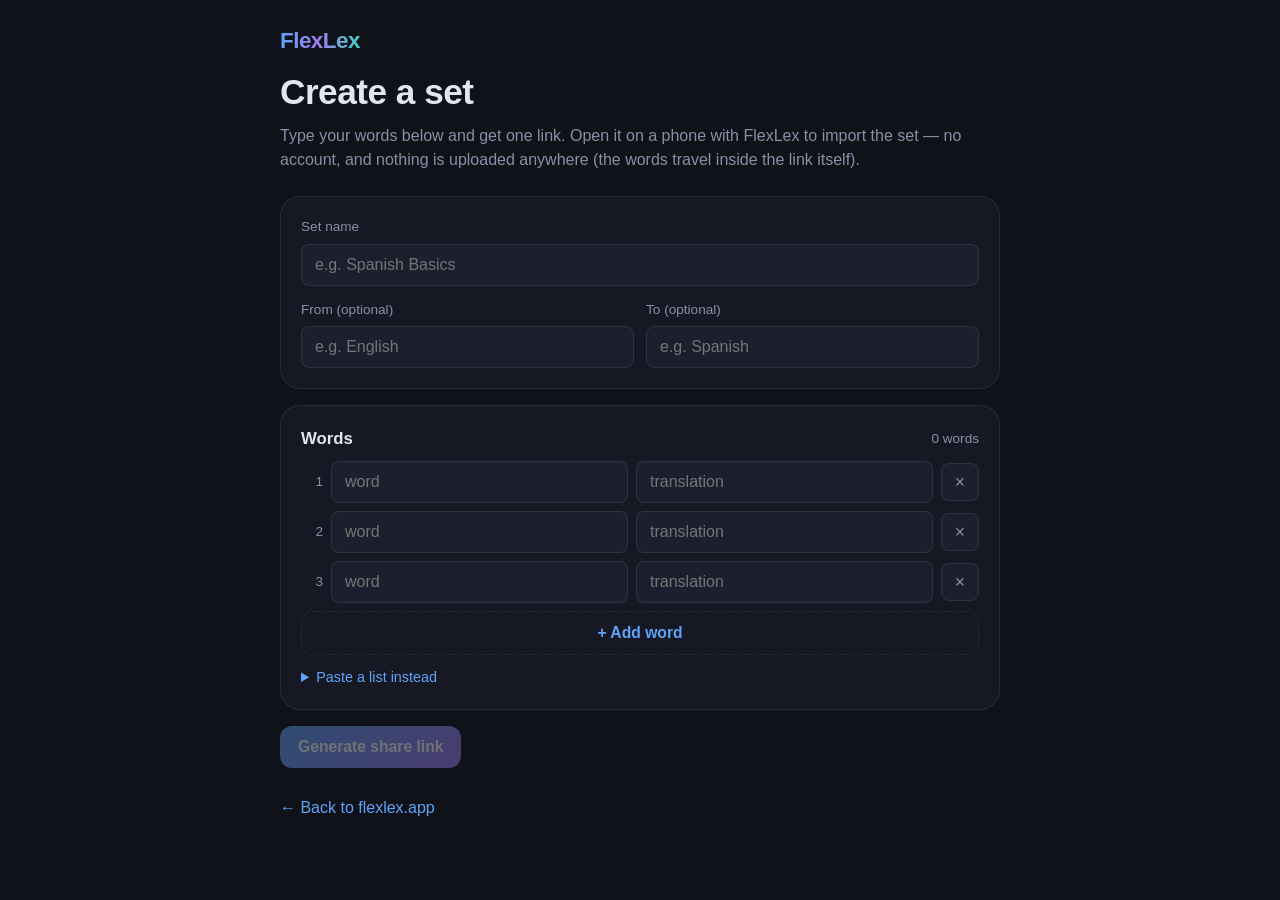
==== create/index.html @ 75a865fd "Add web set builder at /create/ Type words (or paste a list) and get a flexlex.app/s#... share link " ====
<!DOCTYPE html>
<html lang="en">
<head>
  <meta charset="UTF-8" />
  <meta name="viewport" content="width=device-width, initial-scale=1.0" />
  <title>Create a set · FlexLex</title>
  <link rel="icon" href="../favicon.ico" />
  <meta name="description" content="Build a vocabulary set in your browser and share it to FlexLex with one link — no account, no upload." />
  <style>
    :root {
      --blue: #5ea3f8; --purple: #a07cec; --teal: #3dd6c8; --green: #4ad66d;
      --red: #f06060;
      --surface: #10121a; --surface-2: #161923; --surface-3: #1c1f2e;
      --border: rgba(255,255,255,0.08); --text: #e4e6ef; --text-dim: #8a8fa8;
      --radius: 20px; --radius-sm: 12px; --radius-xs: 8px;
    }
    * { box-sizing: border-box; margin: 0; padding: 0; }
    body {
      font-family: -apple-system, BlinkMacSystemFont, "Segoe UI", Roboto, sans-serif;
      background: var(--surface); color: var(--text);
      min-height: 100vh; padding: 24px; line-height: 1.5;
    }
    .wrap { width: 100%; max-width: 720px; margin: 0 auto; }
    .brand {
      font-weight: 800; letter-spacing: -0.5px; font-size: 1.4rem;
      display: inline-block; text-decoration: none; margin-bottom: 8px;
      background: linear-gradient(90deg, var(--blue), var(--purple), var(--teal));
      -webkit-background-clip: text; background-clip: text; color: transparent;
    }
    h1 { font-size: clamp(1.6rem, 4vw, 2.2rem); letter-spacing: -0.5px; margin-bottom: 6px; }
    .lead { color: var(--text-dim); margin-bottom: 24px; }
    .card {
      background: var(--surface-2); border: 1px solid var(--border);
      border-radius: var(--radius); padding: 20px; margin-bottom: 16px;
    }
    label { display: block; font-size: 0.85rem; color: var(--text-dim); margin-bottom: 6px; }
    input[type="text"] {
      width: 100%; padding: 11px 13px; border-radius: var(--radius-xs);
      background: var(--surface-3); border: 1px solid var(--border);
      color: var(--text); font-size: 1rem; font-family: inherit;
    }
    input[type="text"]:focus { outline: none; border-color: var(--blue); }
    .row-langs { display: flex; gap: 12px; margin-top: 14px; }
    .row-langs > div { flex: 1; }
    .words-head { display: flex; justify-content: space-between; align-items: center; margin-bottom: 10px; }
    .words-head h2 { font-size: 1.05rem; }
    .word-row { display: flex; gap: 8px; margin-bottom: 8px; align-items: center; }
    .word-row input { flex: 1; }
    .word-row .num { width: 22px; color: var(--text-dim); font-size: 0.85rem; text-align: right; flex: none; }
    .icon-btn {
      flex: none; width: 38px; height: 38px; border-radius: var(--radius-xs);
      background: var(--surface-3); border: 1px solid var(--border);
      color: var(--text-dim); cursor: pointer; font-size: 1.1rem; line-height: 1;
    }
    .icon-btn:hover { color: var(--red); border-color: var(--red); }
    .btn {
      display: inline-flex; align-items: center; justify-content: center; gap: 8px;
      padding: 12px 18px; border-radius: var(--radius-sm); font-weight: 700;
      font-size: 0.98rem; border: none; cursor: pointer; text-decoration: none;
      font-family: inherit;
    }
    .btn--primary { background: linear-gradient(135deg, var(--blue), var(--purple)); color: #fff; }
    .btn--primary:disabled { opacity: 0.4; cursor: not-allowed; }
    .btn--glass { background: var(--surface-3); color: var(--text); border: 1px solid var(--border); }
    .btn--ghost { background: transparent; color: var(--blue); border: 1px dashed var(--border); width: 100%; }
    .actions { display: flex; gap: 12px; flex-wrap: wrap; margin-top: 16px; }
    .muted { color: var(--text-dim); font-size: 0.85rem; }
    .out-link {
      width: 100%; padding: 12px; border-radius: var(--radius-xs);
      background: var(--surface-3); border: 1px solid var(--border);
      color: var(--text); font-family: ui-monospace, Menlo, Consolas, monospace;
      font-size: 0.8rem; word-break: break-all; margin-bottom: 12px;
      max-height: 110px; overflow-y: auto;
    }
    .result { display: none; }
    .result.show { display: block; }
    .len-note { margin-top: 8px; }
    .len-note.warn { color: var(--orange, #f5a742); }
    details { margin-top: 12px; }
    summary { cursor: pointer; color: var(--blue); font-size: 0.9rem; }
    textarea {
      width: 100%; min-height: 120px; margin-top: 10px; padding: 11px 13px;
      border-radius: var(--radius-xs); background: var(--surface-3);
      border: 1px solid var(--border); color: var(--text); font-size: 0.95rem;
      font-family: inherit; resize: vertical;
    }
    .error { color: var(--red); margin-top: 10px; font-size: 0.9rem; }
    a.plain { color: var(--blue); text-decoration: none; }
    .back { margin-top: 28px; }
  </style>
</head>
<body>
  <div class="wrap">
    <a class="brand" href="/">FlexLex</a>
    <h1>Create a set</h1>
    <p class="lead">Type your words below and get one link. Open it on a phone with
      FlexLex to import the set — no account, and nothing is uploaded anywhere
      (the words travel inside the link itself).</p>

    <div class="card">
      <label for="setName">Set name</label>
      <input type="text" id="setName" placeholder="e.g. Spanish Basics" autocomplete="off" />
      <div class="row-langs">
        <div>
          <label for="srcLang">From (optional)</label>
          <input type="text" id="srcLang" placeholder="e.g. English" autocomplete="off" />
        </div>
        <div>
          <label for="tgtLang">To (optional)</label>
          <input type="text" id="tgtLang" placeholder="e.g. Spanish" autocomplete="off" />
        </div>
      </div>
    </div>

    <div class="card">
      <div class="words-head">
        <h2>Words</h2>
        <span class="muted" id="wordCount">0 words</span>
      </div>
      <div id="rows"></div>
      <button class="btn btn--ghost" id="addRow" type="button">+ Add word</button>

      <details>
        <summary>Paste a list instead</summary>
        <p class="muted" style="margin-top:8px">One pair per line. Separate the word and
          translation with a tab, comma, semicolon, or “ - ”. Example:
          <em>hello, hola</em></p>
        <textarea id="bulk" placeholder="hello, hola&#10;goodbye, adiós&#10;thank you, gracias"></textarea>
        <button class="btn btn--glass" id="bulkAdd" type="button" style="margin-top:10px">Add these</button>
      </details>
    </div>

    <button class="btn btn--primary" id="generate" type="button" disabled>Generate share link</button>
    <div class="error" id="error"></div>

    <div class="card result" id="result">
      <label>Your share link</label>
      <div class="out-link" id="outLink"></div>
      <div class="actions">
        <button class="btn btn--primary" id="copyBtn" type="button">Copy link</button>
        <a class="btn btn--glass" id="openBtn" target="_blank" rel="noopener">Open the set</a>
        <button class="btn btn--glass" id="downloadBtn" type="button">Download file</button>
      </div>
      <p class="muted len-note" id="lenNote"></p>
    </div>

    <p class="back"><a class="plain" href="/">← Back to flexlex.app</a></p>
  </div>

  <script>
    // Mirror of duok/lib/features/share/share_link_format.dart (encode side).
    // Must stay in sync with that file and SHARE_LINK_FORMAT.md.
    const ENVELOPE = 1;
    const MAX_WORDS = 5000;
    const MAX_FIELD = 500;

    const rowsEl = document.getElementById('rows');
    const wordCountEl = document.getElementById('wordCount');
    const generateBtn = document.getElementById('generate');
    const errorEl = document.getElementById('error');

    let rows = [];

    function cap(s) { return s.length > MAX_FIELD ? s.slice(0, MAX_FIELD) : s; }

    function renderRows() {
      rowsEl.innerHTML = '';
      rows.forEach((r, i) => {
        const div = document.createElement('div');
        div.className = 'word-row';
        div.innerHTML =
          `<span class="num">${i + 1}</span>` +
          `<input type="text" placeholder="word" value="${escAttr(r.word)}" data-i="${i}" data-f="word" autocomplete="off" />` +
          `<input type="text" placeholder="translation" value="${escAttr(r.translation)}" data-i="${i}" data-f="translation" autocomplete="off" />` +
          `<button class="icon-btn" data-del="${i}" title="Remove" type="button">×</button>`;
        rowsEl.appendChild(div);
      });
      updateCount();
    }

    function escAttr(s) { return (s || '').replace(/"/g, '&quot;'); }

    function filledRows() {
      return rows.filter(r => r.word.trim() || r.translation.trim());
    }

    function updateCount() {
      const n = filledRows().length;
      wordCountEl.textContent = n + (n === 1 ? ' word' : ' words');
      generateBtn.disabled = n === 0;
    }

    rowsEl.addEventListener('input', (e) => {
      const i = e.target.dataset.i, f = e.target.dataset.f;
      if (i === undefined) return;
      rows[+i][f] = e.target.value;
      updateCount();
    });

    rowsEl.addEventListener('click', (e) => {
      const del = e.target.dataset.del;
      if (del === undefined) return;
      rows.splice(+del, 1);
      if (rows.length === 0) rows.push({ word: '', translation: '' });
      renderRows();
    });

    document.getElementById('addRow').addEventListener('click', () => {
      rows.push({ word: '', translation: '' });
      renderRows();
      const inputs = rowsEl.querySelectorAll('input');
      if (inputs.length) inputs[inputs.length - 2].focus();
    });

    document.getElementById('bulkAdd').addEventListener('click', () => {
      const text = document.getElementById('bulk').value;
      const parsed = parseBulk(text);
      if (!parsed.length) return;
      // Drop the trailing empty row if present, then append.
      rows = filledRows();
      parsed.forEach(p => rows.push(p));
      document.getElementById('bulk').value = '';
      renderRows();
    });

    function parseBulk(text) {
      const out = [];
      for (const raw of text.split('\n')) {
        const line = raw.trim();
        if (!line) continue;
        let sep = null;
        if (line.includes('\t')) sep = '\t';
        else if (line.includes(' - ')) sep = ' - ';
        else if (line.includes(';')) sep = ';';
        else if (line.includes(',')) sep = ',';
        if (sep) {
          const idx = line.indexOf(sep);
          const word = line.slice(0, idx).trim();
          const translation = line.slice(idx + sep.length).trim();
          if (word || translation) out.push({ word: cap(word), translation: cap(translation) });
        } else {
          out.push({ word: cap(line), translation: '' });
        }
      }
      return out;
    }

    async function encodeSetShareLink(set) {
      const payload = { name: set.name, src: set.src, tgt: set.tgt };
      if (set.sa) payload.sa = set.sa;
      payload.words = set.words.map(p => [p.word, p.translation]);
      const bytes = new TextEncoder().encode(JSON.stringify(payload));
      const cs = new CompressionStream('gzip');
      const stream = new Blob([bytes]).stream().pipeThrough(cs);
      const gz = new Uint8Array(await new Response(stream).arrayBuffer());
      let bin = '';
      for (let i = 0; i < gz.length; i++) bin += String.fromCharCode(gz[i]);
      const b64 = btoa(bin).replace(/\+/g, '-').replace(/\//g, '_').replace(/=+$/, '');
      return 'https://flexlex.app/s#' + ENVELOPE + '.' + b64;
    }

    function toFlexlexJson(set) {
      return {
        appVersion: 1,
        type: 'set',
        folders: [{
          name: set.name || 'My Set',
          type: 'set',
          sourceLanguage: set.src || '',
          targetLanguage: set.tgt || '',
          sortArticles: '',
          words: set.words.map(p => ({ word: p.word, translation: p.translation })),
        }],
      };
    }

    let lastSet = null, lastLink = '';

    document.getElementById('generate').addEventListener('click', async () => {
      errorEl.textContent = '';
      const words = filledRows()
        .map(r => ({ word: cap(r.word.trim()), translation: cap(r.translation.trim()) }))
        .filter(p => p.word || p.translation)
        .slice(0, MAX_WORDS);
      if (!words.length) { errorEl.textContent = 'Add at least one word.'; return; }

      const set = {
        name: (document.getElementById('setName').value || '').trim() || 'My Set',
        src: (document.getElementById('srcLang').value || '').trim(),
        tgt: (document.getElementById('tgtLang').value || '').trim(),
        words,
      };

      try {
        const link = await encodeSetShareLink(set);
        lastSet = set; lastLink = link;
        document.getElementById('outLink').textContent = link;
        document.getElementById('openBtn').href = link;
        const note = document.getElementById('lenNote');
        note.textContent = `${words.length} words · link is ${link.length} characters long.`;
        note.className = 'muted len-note' + (link.length > 4000 ? ' warn' : '');
        if (link.length > 4000) {
          note.textContent += ' Very long links can be awkward in some chat apps — consider splitting into smaller sets or using “Download file”.';
        }
        document.getElementById('result').classList.add('show');
        document.getElementById('result').scrollIntoView({ behavior: 'smooth', block: 'nearest' });
      } catch (e) {
        errorEl.textContent = 'Could not build the link in this browser.';
      }
    });

    document.getElementById('copyBtn').addEventListener('click', async () => {
      try {
        await navigator.clipboard.writeText(lastLink);
        const b = document.getElementById('copyBtn');
        const t = b.textContent; b.textContent = 'Copied ✓';
        setTimeout(() => { b.textContent = t; }, 1500);
      } catch (e) { /* clipboard blocked — user can select manually */ }
    });

    document.getElementById('downloadBtn').addEventListener('click', () => {
      if (!lastSet) return;
      const json = JSON.stringify(toFlexlexJson(lastSet), null, 2);
      const blob = new Blob([json], { type: 'application/json' });
      const url = URL.createObjectURL(blob);
      const safe = (lastSet.name || 'my-set').replace(/[^\w\s-]/g, '').trim() || 'my-set';
      const a = document.createElement('a');
      a.href = url; a.download = safe + '.flexlex.json';
      document.body.appendChild(a); a.click(); a.remove();
      URL.revokeObjectURL(url);
    });

    // Seed three empty rows.
    rows = [{ word: '', translation: '' }, { word: '', translation: '' }, { word: '', translation: '' }];
    renderRows();
  </script>
</body>
</html>
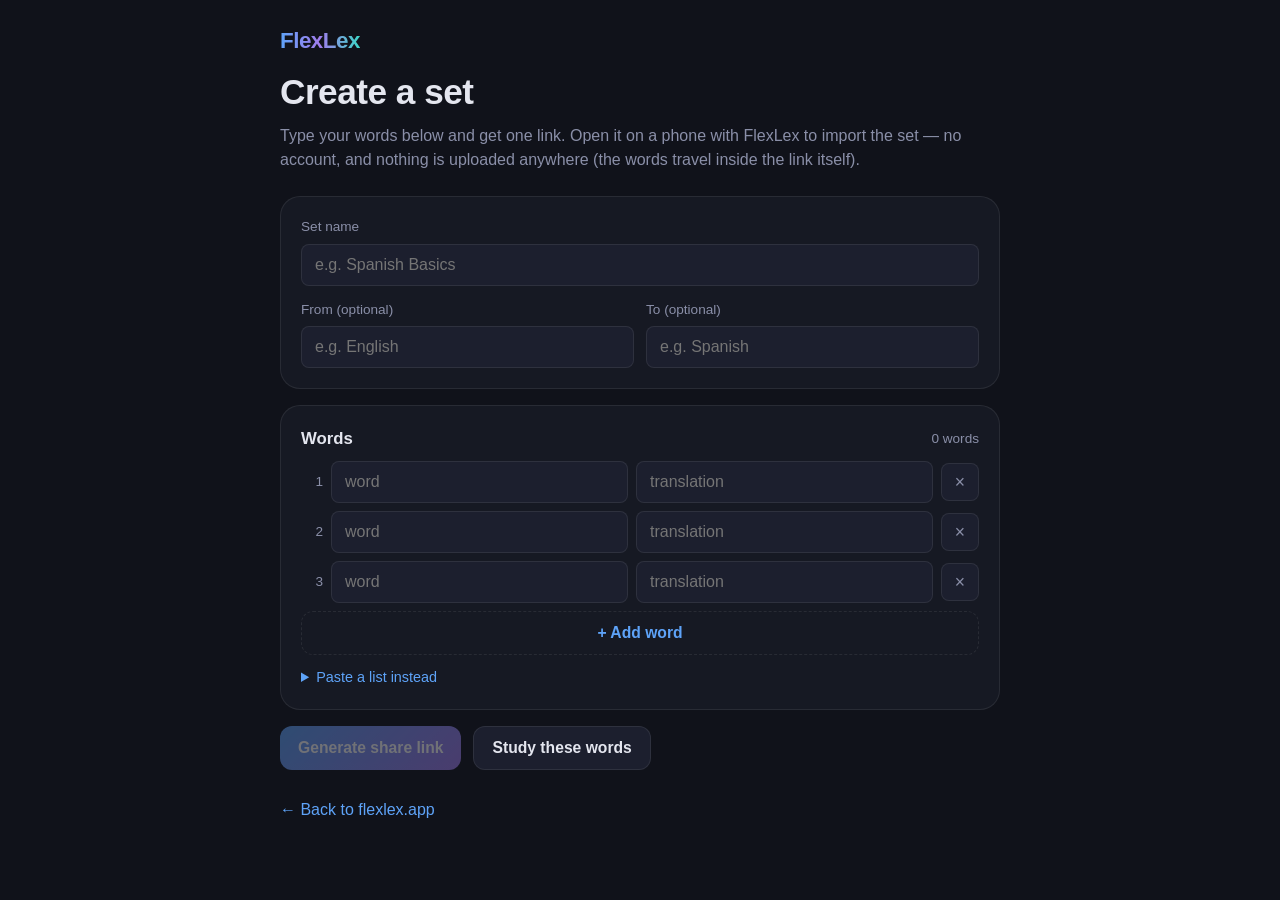
==== commit 0b79d7c3: "Add in-browser study (Flashcards + Write) to /create and /s A shared link was a dead end for anyone " ====
--- a/create/index.html
+++ b/create/index.html
@@ -130,7 +130,10 @@
       </details>
     </div>
 
-    <button class="btn btn--primary" id="generate" type="button" disabled>Generate share link</button>
+    <div class="actions" style="margin-top:0">
+      <button class="btn btn--primary" id="generate" type="button" disabled>Generate share link</button>
+      <button class="btn btn--glass" id="studyBtn" type="button" disabled>Study these words</button>
+    </div>
     <div class="error" id="error"></div>
 
     <div class="card result" id="result">
@@ -138,14 +141,23 @@
       <div class="out-link" id="outLink"></div>
       <div class="actions">
         <button class="btn btn--primary" id="copyBtn" type="button">Copy link</button>
-        <a class="btn btn--glass" id="openBtn" target="_blank" rel="noopener">Open the set</a>
+        <button class="btn btn--glass" id="openBtn" type="button">Open the set</button>
         <button class="btn btn--glass" id="downloadBtn" type="button">Download file</button>
       </div>
       <p class="muted len-note" id="lenNote"></p>
+      <div id="qrBox" style="margin-top:18px;text-align:center"></div>
     </div>
 
     <p class="back"><a class="plain" href="/">← Back to flexlex.app</a></p>
   </div>
+
+  <!-- Vendored locally (MIT, Kazuhiko Arase) so QR generation stays fully
+       client-side — the link contains the user's words and must never be sent
+       to a third-party QR service. -->
+  <script src="qrcode.js"></script>
+  <!-- Study overlay (Flashcards + Write). Shared with /s; reads the rows
+       straight out of the builder, so you can study before sharing. -->
+  <script src="../study.js"></script>
 
   <script>
     // Mirror of duok/lib/features/share/share_link_format.dart (encode side).
@@ -153,10 +165,14 @@
     const ENVELOPE = 1;
     const MAX_WORDS = 5000;
     const MAX_FIELD = 500;
+    // Above this link length a QR becomes too dense to scan reliably off a
+    // screen (~roughly version 23+). Larger sets fall back to link/file.
+    const QR_MAX_CHARS = 1200;
 
     const rowsEl = document.getElementById('rows');
     const wordCountEl = document.getElementById('wordCount');
     const generateBtn = document.getElementById('generate');
+    const studyBtn = document.getElementById('studyBtn');
     const errorEl = document.getElementById('error');
 
     let rows = [];
@@ -188,6 +204,7 @@
       const n = filledRows().length;
       wordCountEl.textContent = n + (n === 1 ? ' word' : ' words');
       generateBtn.disabled = n === 0;
+      studyBtn.disabled = n === 0;
     }
 
     rowsEl.addEventListener('input', (e) => {
@@ -295,18 +312,70 @@
         const link = await encodeSetShareLink(set);
         lastSet = set; lastLink = link;
         document.getElementById('outLink').textContent = link;
-        document.getElementById('openBtn').href = link;
         const note = document.getElementById('lenNote');
         note.textContent = `${words.length} words · link is ${link.length} characters long.`;
         note.className = 'muted len-note' + (link.length > 4000 ? ' warn' : '');
         if (link.length > 4000) {
           note.textContent += ' Very long links can be awkward in some chat apps — consider splitting into smaller sets or using “Download file”.';
         }
+        renderQR(link);
         document.getElementById('result').classList.add('show');
         document.getElementById('result').scrollIntoView({ behavior: 'smooth', block: 'nearest' });
       } catch (e) {
         errorEl.textContent = 'Could not build the link in this browser.';
       }
+    });
+
+    // Capped QR: only render when the link is short enough to scan reliably.
+    function renderQR(link) {
+      const box = document.getElementById('qrBox');
+      const tooBig =
+        '<p class="muted">This set is too large for a scannable QR code (link is ' +
+        link.length + ' characters). Share the link or use “Download file” above.</p>';
+      if (link.length > QR_MAX_CHARS || typeof qrcode !== 'function') {
+        box.innerHTML = link.length > QR_MAX_CHARS ? tooBig : '';
+        return;
+      }
+      try {
+        const qr = qrcode(0, 'L');
+        qr.addData(link);
+        qr.make();
+        box.innerHTML =
+          '<img alt="QR code for this set" src="' + qr.createDataURL(8, 4) + '" ' +
+          'style="width:240px;height:240px;image-rendering:pixelated;background:#fff;' +
+          'padding:10px;border-radius:12px" />' +
+          '<p class="muted" style="margin-top:8px">Scan with another phone’s camera ' +
+          'to open this set in FlexLex.</p>';
+      } catch (e) {
+        box.innerHTML = tooBig;
+      }
+    }
+
+    // Open the set in the installed app, or fall back to the Play Store so a
+    // user without FlexLex can install it. Android intent:// with a
+    // browser_fallback_url; payload rides as ?d= (intent:// can't carry a
+    // #fragment). Non-Android has no app to open, so go straight to the store.
+    const PLAY_URL = 'https://play.google.com/store/apps/details?id=com.flexlex.app';
+    function isAndroid() { return /Android/i.test(navigator.userAgent || ''); }
+    function openInApp(shareLink) {
+      const i = shareLink.indexOf('#');
+      const payload = i >= 0 ? shareLink.slice(i + 1) : '';
+      if (!isAndroid() || !payload) { window.location.href = PLAY_URL; return; }
+      const intentUrl = 'intent://flexlex.app/s?d=' + encodeURIComponent(payload) +
+        '#Intent;scheme=https;package=com.flexlex.app;S.browser_fallback_url=' +
+        encodeURIComponent(PLAY_URL) + ';end';
+      let left = false;
+      const onHide = () => { left = true; };
+      document.addEventListener('visibilitychange', onHide);
+      window.location.href = intentUrl;
+      setTimeout(() => {
+        document.removeEventListener('visibilitychange', onHide);
+        if (!left && !document.hidden) window.location.href = PLAY_URL;
+      }, 1500);
+    }
+
+    document.getElementById('openBtn').addEventListener('click', () => {
+      if (lastLink) openInApp(lastLink);
     });
 
     document.getElementById('copyBtn').addEventListener('click', async () => {
@@ -330,6 +399,22 @@
       URL.revokeObjectURL(url);
     });
 
+    // Study straight from the rows — no link needed. Reads live state on each
+    // click so edits made after a previous run are picked up.
+    studyBtn.addEventListener('click', () => {
+      const words = filledRows()
+        .map(r => ({ word: cap(r.word.trim()), translation: cap(r.translation.trim()) }))
+        .filter(p => p.word || p.translation)
+        .slice(0, MAX_WORDS);
+      if (!words.length) return;
+      window.FlexLexStudy.open({
+        name: (document.getElementById('setName').value || '').trim() || 'My Set',
+        src: (document.getElementById('srcLang').value || '').trim(),
+        tgt: (document.getElementById('tgtLang').value || '').trim(),
+        pairs: words,
+      });
+    });
+
     // Seed three empty rows.
     rows = [{ word: '', translation: '' }, { word: '', translation: '' }, { word: '', translation: '' }];
     renderRows();
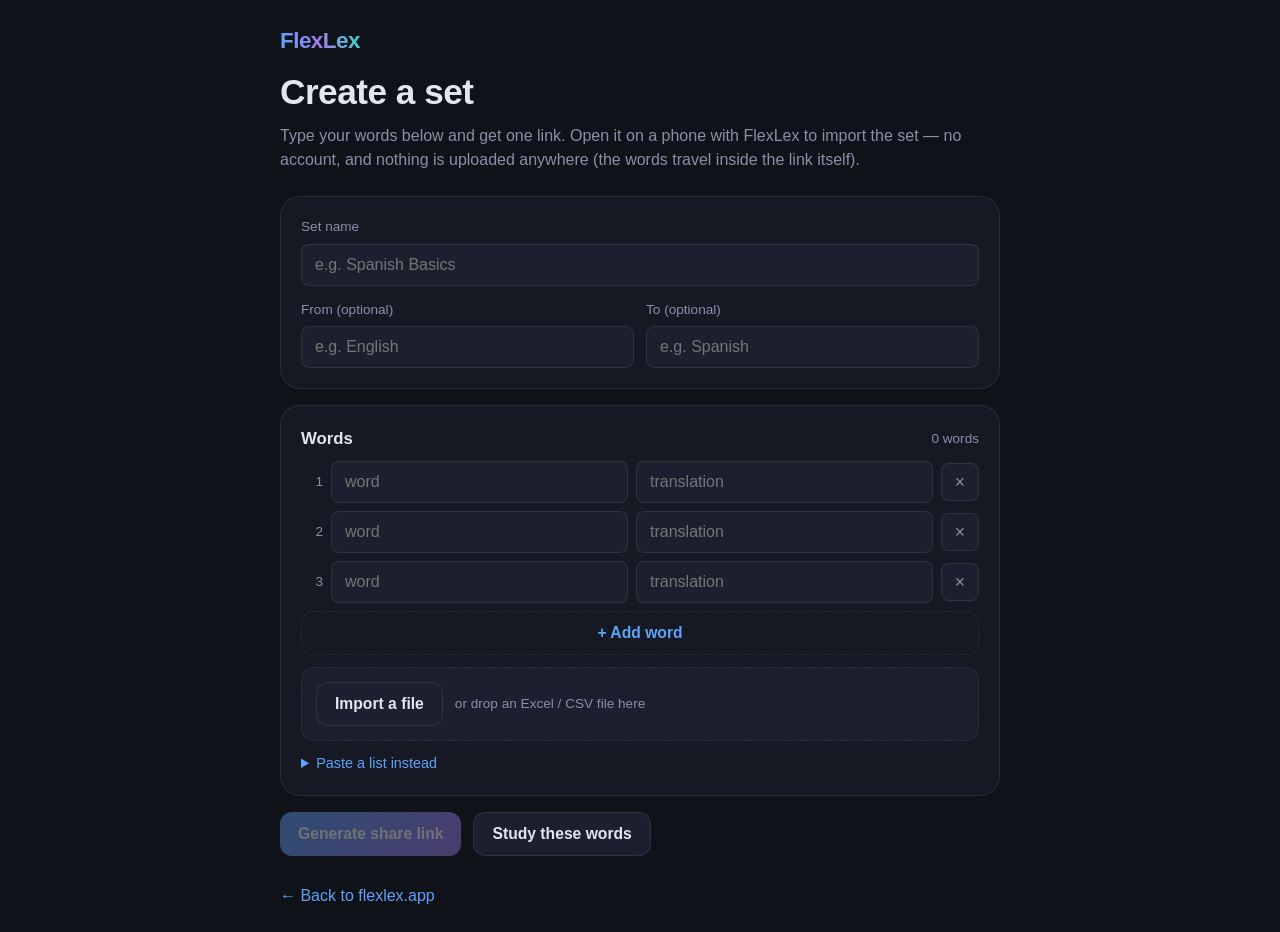
==== commit 83f06840: "Import .xlsx / .csv / .tsv / .json into the web set builder The builder could only take typed or pas" ====
--- a/create/index.html
+++ b/create/index.html
@@ -85,6 +85,15 @@
       font-family: inherit; resize: vertical;
     }
     .error { color: var(--red); margin-top: 10px; font-size: 0.9rem; }
+    .drop {
+      display: flex; align-items: center; gap: 12px; flex-wrap: wrap;
+      margin-top: 12px; padding: 14px; border-radius: var(--radius-sm);
+      border: 1px dashed var(--border); background: var(--surface-3);
+      transition: border-color .15s, background .15s;
+    }
+    .drop.is-over { border-color: var(--blue); background: rgba(94,163,248,0.08); }
+    .drop__t { color: var(--text-dim); font-size: 0.85rem; }
+    .ok { color: var(--green); }
     a.plain { color: var(--blue); text-decoration: none; }
     .back { margin-top: 28px; }
   </style>
@@ -120,6 +129,13 @@
       <div id="rows"></div>
       <button class="btn btn--ghost" id="addRow" type="button">+ Add word</button>
 
+      <div class="drop" id="drop">
+        <input type="file" id="fileIn" accept=".xlsx,.csv,.tsv,.txt,.json" hidden />
+        <button class="btn btn--glass" id="fileBtn" type="button">Import a file</button>
+        <span class="drop__t">or drop an Excel / CSV file here</span>
+      </div>
+      <p class="muted" id="importNote" style="margin-top:8px"></p>
+
       <details>
         <summary>Paste a list instead</summary>
         <p class="muted" style="margin-top:8px">One pair per line. Separate the word and
@@ -158,6 +174,9 @@
   <!-- Study overlay (Flashcards + Write). Shared with /s; reads the rows
        straight out of the builder, so you can study before sharing. -->
   <script src="../study.js"></script>
+  <!-- Spreadsheet import (.xlsx/.csv/.tsv/.txt/.json). Parses in the browser,
+       no library and no upload — same no-server promise as the share links. -->
+  <script src="../import.js"></script>
 
   <script>
     // Mirror of duok/lib/features/share/share_link_format.dart (encode side).
@@ -399,6 +418,75 @@
       URL.revokeObjectURL(url);
     });
 
+    // ── file import ────────────────────────────────────────────────────────
+    const dropEl = document.getElementById('drop');
+    const fileIn = document.getElementById('fileIn');
+    const importNote = document.getElementById('importNote');
+
+    async function importFile(file) {
+      importNote.textContent = '';
+      importNote.className = 'muted';
+      errorEl.textContent = '';
+      try {
+        const res = await FlexLexImport.parseFile(file);
+        if (!res.pairs.length) {
+          errorEl.textContent = 'No words found in that file.';
+          return;
+        }
+
+        // Append rather than replace: importing twice merges, and nothing the
+        // user already typed is silently thrown away.
+        rows = filledRows().concat(res.pairs);
+        renderRows();
+
+        // A file that names the set should fill an empty name field, but must
+        // never overwrite one the user chose.
+        const nameEl = document.getElementById('setName');
+        if (res.setName && !nameEl.value.trim()) nameEl.value = res.setName;
+
+        const bits = [
+          'Imported ' + res.pairs.length +
+            (res.pairs.length === 1 ? ' word' : ' words'),
+        ];
+        if (res.sheet) bits.push('from sheet “' + res.sheet + '”');
+        if (res.droppedHeader) bits.push('header row skipped');
+        if (res.truncated) {
+          bits.push(res.truncated + ' more were left out (' +
+            FlexLexImport.MAX_WORDS + ' is the limit here)');
+        }
+        importNote.textContent = bits.join(' · ');
+        importNote.className = res.truncated ? 'len-note warn' : 'ok';
+      } catch (e) {
+        errorEl.textContent = (e && e.message) || 'Could not read that file.';
+      }
+    }
+
+    document.getElementById('fileBtn').addEventListener('click', () => fileIn.click());
+    fileIn.addEventListener('change', () => {
+      if (fileIn.files && fileIn.files[0]) importFile(fileIn.files[0]);
+      fileIn.value = ''; // let the same file be picked twice
+    });
+
+    ['dragenter', 'dragover'].forEach((ev) =>
+      dropEl.addEventListener(ev, (e) => {
+        e.preventDefault();
+        dropEl.classList.add('is-over');
+      }));
+    ['dragleave', 'drop'].forEach((ev) =>
+      dropEl.addEventListener(ev, (e) => {
+        e.preventDefault();
+        dropEl.classList.remove('is-over');
+      }));
+    dropEl.addEventListener('drop', (e) => {
+      const f = e.dataTransfer && e.dataTransfer.files && e.dataTransfer.files[0];
+      if (f) importFile(f);
+    });
+    // Without this the browser navigates away to the dropped file.
+    ['dragover', 'drop'].forEach((ev) =>
+      window.addEventListener(ev, (e) => {
+        if (!dropEl.contains(e.target)) e.preventDefault();
+      }));
+
     // Study straight from the rows — no link needed. Reads live state on each
     // click so edits made after a previous run are picked up.
     studyBtn.addEventListener('click', () => {
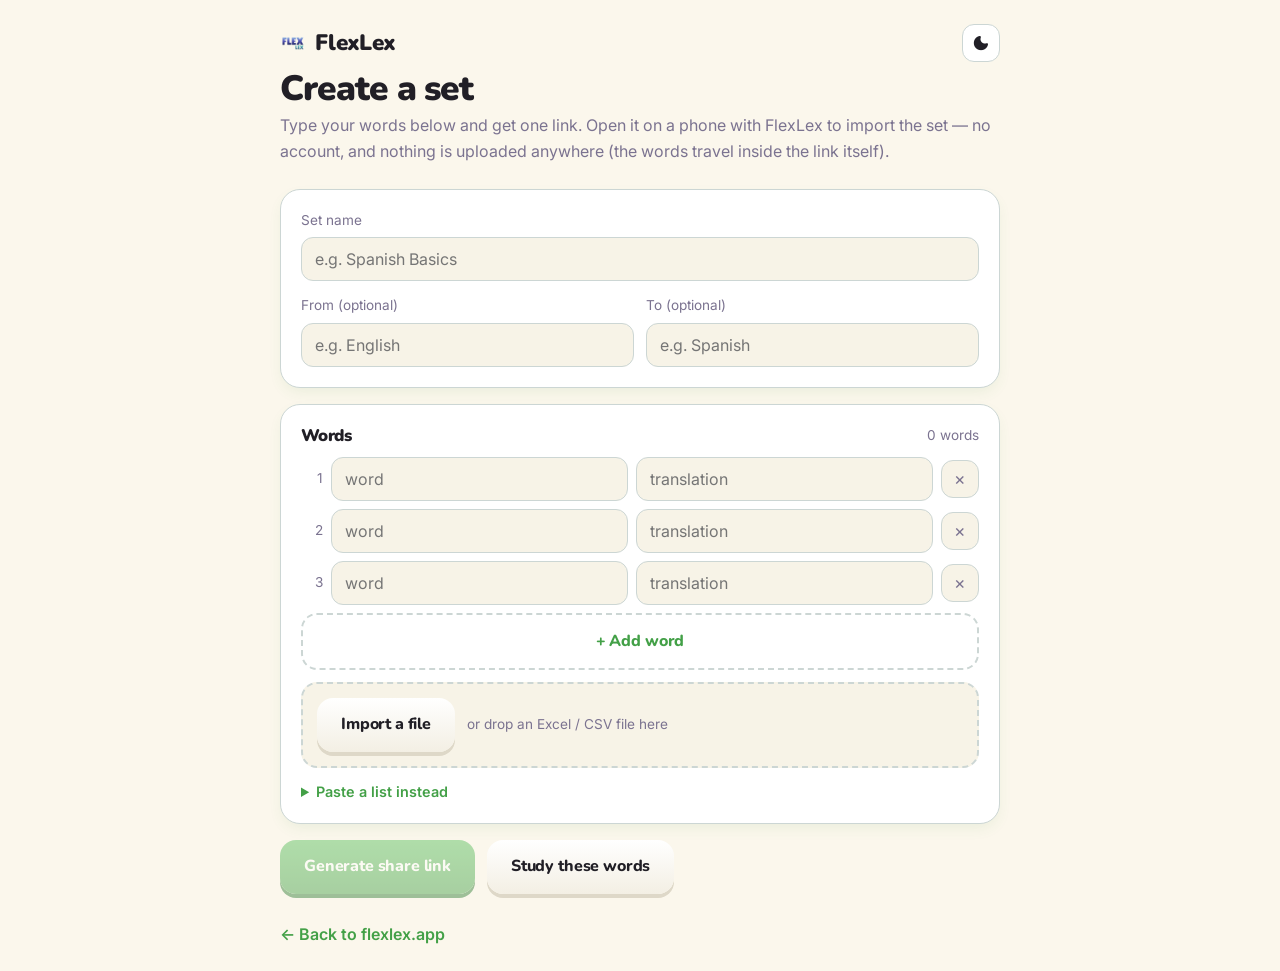
==== commit 801e3f0b: "Rebuild the site in the app's design language, add light/dark The site looked nothing like the produ" ====
--- a/create/index.html
+++ b/create/index.html
@@ -6,101 +6,105 @@
   <title>Create a set · FlexLex</title>
   <link rel="icon" href="../favicon.ico" />
   <meta name="description" content="Build a vocabulary set in your browser and share it to FlexLex with one link — no account, no upload." />
+  <meta name="theme-color" content="#FBF7EC" />
+  <!-- Theme first, synchronously: it stamps data-theme before any paint. -->
+  <script src="/theme.js"></script>
+  <link rel="preconnect" href="https://fonts.googleapis.com" />
+  <link rel="preconnect" href="https://fonts.gstatic.com" crossorigin />
+  <link rel="stylesheet" href="https://fonts.googleapis.com/css2?family=Nunito:wght@700;800;900&family=Inter:wght@400;500;600;700&display=swap" />
+  <link rel="stylesheet" href="https://fonts.googleapis.com/css2?family=Material+Symbols+Rounded:opsz,wght,FILL,GRAD@20..48,600,1,0" />
+  <link rel="stylesheet" href="/theme.css" />
   <style>
-    :root {
-      --blue: #5ea3f8; --purple: #a07cec; --teal: #3dd6c8; --green: #4ad66d;
-      --red: #f06060;
-      --surface: #10121a; --surface-2: #161923; --surface-3: #1c1f2e;
-      --border: rgba(255,255,255,0.08); --text: #e4e6ef; --text-dim: #8a8fa8;
-      --radius: 20px; --radius-sm: 12px; --radius-xs: 8px;
-    }
-    * { box-sizing: border-box; margin: 0; padding: 0; }
-    body {
-      font-family: -apple-system, BlinkMacSystemFont, "Segoe UI", Roboto, sans-serif;
-      background: var(--surface); color: var(--text);
-      min-height: 100vh; padding: 24px; line-height: 1.5;
-    }
-    .wrap { width: 100%; max-width: 720px; margin: 0 auto; }
+    /* Page-specific only — resets, primitives and tokens live in theme.css. */
+    body { min-height: 100vh; padding: 24px; }
+    .wrap { max-width: 720px; padding: 0; }
+    .top {
+      display: flex; align-items: center; justify-content: space-between;
+      gap: 12px; margin-bottom: 8px;
+    }
     .brand {
-      font-weight: 800; letter-spacing: -0.5px; font-size: 1.4rem;
-      display: inline-block; text-decoration: none; margin-bottom: 8px;
-      background: linear-gradient(90deg, var(--blue), var(--purple), var(--teal));
-      -webkit-background-clip: text; background-clip: text; color: transparent;
-    }
-    h1 { font-size: clamp(1.6rem, 4vw, 2.2rem); letter-spacing: -0.5px; margin-bottom: 6px; }
-    .lead { color: var(--text-dim); margin-bottom: 24px; }
-    .card {
-      background: var(--surface-2); border: 1px solid var(--border);
-      border-radius: var(--radius); padding: 20px; margin-bottom: 16px;
-    }
-    label { display: block; font-size: 0.85rem; color: var(--text-dim); margin-bottom: 6px; }
-    input[type="text"] {
-      width: 100%; padding: 11px 13px; border-radius: var(--radius-xs);
-      background: var(--surface-3); border: 1px solid var(--border);
-      color: var(--text); font-size: 1rem; font-family: inherit;
-    }
-    input[type="text"]:focus { outline: none; border-color: var(--blue); }
+      display: inline-flex; align-items: center; gap: 9px;
+      font-family: 'Nunito', system-ui, sans-serif; font-weight: 900;
+      letter-spacing: -0.03em; font-size: 1.4rem; color: var(--ink);
+    }
+    .brand img { width: 26px; height: 26px; border-radius: 7px; }
+    h1 { font-size: clamp(1.6rem, 4vw, 2.2rem); margin-bottom: 6px; }
+    .lead { color: var(--muted); margin-bottom: 24px; }
+    .card { padding: 20px; margin-bottom: 16px; }
+    label { display: block; font-size: 0.85rem; color: var(--muted); margin-bottom: 6px; }
+    input[type="text"], textarea {
+      /* One step off the card so the field reads as a field in both themes. */
+      width: 100%; padding: 11px 13px; border-radius: var(--r-sm);
+      background: var(--card-2); border: 1px solid var(--card-border);
+      color: var(--ink); font-size: 1rem; font-family: inherit;
+    }
+    input[type="text"]:focus, textarea:focus {
+      outline: none; border-color: var(--accent);
+      box-shadow: 0 0 0 3px var(--accent-soft);
+    }
     .row-langs { display: flex; gap: 12px; margin-top: 14px; }
     .row-langs > div { flex: 1; }
     .words-head { display: flex; justify-content: space-between; align-items: center; margin-bottom: 10px; }
     .words-head h2 { font-size: 1.05rem; }
     .word-row { display: flex; gap: 8px; margin-bottom: 8px; align-items: center; }
     .word-row input { flex: 1; }
-    .word-row .num { width: 22px; color: var(--text-dim); font-size: 0.85rem; text-align: right; flex: none; }
+    .word-row .num { width: 22px; color: var(--muted); font-size: 0.85rem; text-align: right; flex: none; }
     .icon-btn {
-      flex: none; width: 38px; height: 38px; border-radius: var(--radius-xs);
-      background: var(--surface-3); border: 1px solid var(--border);
-      color: var(--text-dim); cursor: pointer; font-size: 1.1rem; line-height: 1;
-    }
-    .icon-btn:hover { color: var(--red); border-color: var(--red); }
-    .btn {
-      display: inline-flex; align-items: center; justify-content: center; gap: 8px;
-      padding: 12px 18px; border-radius: var(--radius-sm); font-weight: 700;
-      font-size: 0.98rem; border: none; cursor: pointer; text-decoration: none;
-      font-family: inherit;
-    }
-    .btn--primary { background: linear-gradient(135deg, var(--blue), var(--purple)); color: #fff; }
-    .btn--primary:disabled { opacity: 0.4; cursor: not-allowed; }
-    .btn--glass { background: var(--surface-3); color: var(--text); border: 1px solid var(--border); }
-    .btn--ghost { background: transparent; color: var(--blue); border: 1px dashed var(--border); width: 100%; }
+      flex: none; width: 38px; height: 38px; border-radius: var(--r-sm);
+      background: var(--card-2); border: 1px solid var(--card-border);
+      color: var(--muted); font-size: 1.1rem; line-height: 1;
+      transition: color var(--t-fast), border-color var(--t-fast);
+    }
+    .icon-btn:hover { color: var(--danger); border-color: var(--danger); }
+    .btn--primary { /* alias kept for the existing markup hooks */
+      background: linear-gradient(180deg, var(--accent-lite), var(--accent));
+      color: var(--on-accent); box-shadow: 0 4px 0 var(--accent-depth);
+    }
+    .btn--primary:disabled { opacity: 0.45; cursor: not-allowed; }
+    .btn--primary:disabled:active { transform: none; box-shadow: 0 4px 0 var(--accent-depth); }
+    /* .btn--glass needs nothing — .btn is already the secondary glossy face. */
+    .btn--ghost {
+      background: none; color: var(--accent); border: 2px dashed var(--card-border);
+      box-shadow: none; width: 100%;
+    }
+    .btn--ghost:hover { border-color: var(--accent); background: var(--accent-soft); }
+    .btn--ghost:active { transform: none; }
     .actions { display: flex; gap: 12px; flex-wrap: wrap; margin-top: 16px; }
-    .muted { color: var(--text-dim); font-size: 0.85rem; }
+    .muted { color: var(--muted); font-size: 0.85rem; }
     .out-link {
-      width: 100%; padding: 12px; border-radius: var(--radius-xs);
-      background: var(--surface-3); border: 1px solid var(--border);
-      color: var(--text); font-family: ui-monospace, Menlo, Consolas, monospace;
+      width: 100%; padding: 12px; border-radius: var(--r-sm);
+      background: var(--card-2); border: 1px solid var(--card-border);
+      color: var(--ink); font-family: ui-monospace, Menlo, Consolas, monospace;
       font-size: 0.8rem; word-break: break-all; margin-bottom: 12px;
       max-height: 110px; overflow-y: auto;
     }
     .result { display: none; }
     .result.show { display: block; }
     .len-note { margin-top: 8px; }
-    .len-note.warn { color: var(--orange, #f5a742); }
+    .len-note.warn { color: var(--story-ink); }
     details { margin-top: 12px; }
-    summary { cursor: pointer; color: var(--blue); font-size: 0.9rem; }
-    textarea {
-      width: 100%; min-height: 120px; margin-top: 10px; padding: 11px 13px;
-      border-radius: var(--radius-xs); background: var(--surface-3);
-      border: 1px solid var(--border); color: var(--text); font-size: 0.95rem;
-      font-family: inherit; resize: vertical;
-    }
-    .error { color: var(--red); margin-top: 10px; font-size: 0.9rem; }
+    summary { cursor: pointer; color: var(--accent); font-size: 0.9rem; font-weight: 600; }
+    textarea { min-height: 120px; margin-top: 10px; font-size: 0.95rem; resize: vertical; }
+    .error { color: var(--danger); margin-top: 10px; font-size: 0.9rem; }
     .drop {
       display: flex; align-items: center; gap: 12px; flex-wrap: wrap;
-      margin-top: 12px; padding: 14px; border-radius: var(--radius-sm);
-      border: 1px dashed var(--border); background: var(--surface-3);
-      transition: border-color .15s, background .15s;
-    }
-    .drop.is-over { border-color: var(--blue); background: rgba(94,163,248,0.08); }
-    .drop__t { color: var(--text-dim); font-size: 0.85rem; }
-    .ok { color: var(--green); }
-    a.plain { color: var(--blue); text-decoration: none; }
+      margin-top: 12px; padding: 14px; border-radius: var(--r-md);
+      border: 2px dashed var(--card-border); background: var(--card-2);
+      transition: border-color var(--t-fast), background var(--t-fast);
+    }
+    .drop.is-over { border-color: var(--accent); background: var(--accent-soft); }
+    .drop__t { color: var(--muted); font-size: 0.85rem; }
+    .ok { color: var(--accent); font-size: 0.85rem; }
+    a.plain { color: var(--accent); font-weight: 600; }
     .back { margin-top: 28px; }
   </style>
 </head>
 <body>
   <div class="wrap">
-    <a class="brand" href="/">FlexLex</a>
+    <div class="top">
+      <a class="brand" href="/"><img src="/FL-logo.png" alt="" />FlexLex</a>
+      <button class="theme-btn" type="button"><span class="sym sym-light">dark_mode</span><span class="sym sym-dark">light_mode</span></button>
+    </div>
     <h1>Create a set</h1>
     <p class="lead">Type your words below and get one link. Open it on a phone with
       FlexLex to import the set — no account, and nothing is uploaded anywhere
--- a/theme.css
+++ b/theme.css
@@ -0,0 +1,329 @@
+/* ══════════════════════════════════════════════════════════════════════
+   FlexLex — shared theme tokens
+   ----------------------------------------------------------------------
+   These are lifted from the Android app so the site and the product read
+   as one thing. Do not "improve" a value here without changing it in the
+   app too — the point is that they match.
+
+     scaffold   #FBF7EC / #16150F   duok app_theme.dart:290
+     card       #FFFFFF / #222017   duok app_theme.dart:293
+     onSurface  #211F26 / #E7E4EE   duok app_theme.dart:304
+     muted      #7B7390 / #98919F   duok app_theme.dart:306
+     accent     #43A047             duok accent_palette.dart:15  ("Green", index 0 = default)
+     radii      12 / 16 / 20 / 26 / pill    duok app_tokens.dart:18
+     game       streak #FF8A00 · gem #12B6F3 · heart #FF4B6E · xp #7B3FE4 · gold #FFC107
+
+   Loaded by: /index.html, /create/, /s/  — and read by study.js.
+   ══════════════════════════════════════════════════════════════════════ */
+
+/* ── LIGHT (default) ── */
+:root {
+  --scaffold: #FBF7EC;
+  --card: #FFFFFF;
+  --card-2: #F7F3E7;
+  --ink: #211F26;
+  --muted: #7B7390;
+  --label: #2C2C34;
+
+  --accent: #43A047;
+  --accent-lite: #55BF5A;   /* fx_widgets _glossy(): lighten(accent, .10) */
+  --accent-depth: #2F7D33;  /* fx_widgets _darken() — the chunky shadow    */
+  --accent-soft: #E8F5E9;
+  --on-accent: #FFFFFF;
+
+  /* cardBorderColor(): alphaBlend(primary @16%, #E6E0EF) under the green accent */
+  --card-border: #CCD6D4;
+  /* cardShadow(): darken(primary,.04) @11%, blur 16, y+6, spread -4 */
+  --card-shadow: 0 6px 16px -4px rgba(62, 150, 66, .11);
+
+  --btn-face: linear-gradient(180deg, #FFFFFF, #F3EFE4);
+  --btn-depth: #DED8C8;
+  --track: #EFEADC;
+  --hairline: #EDE6D6;
+
+  /* Fixed gamification colours — never tied to the accent (app_tokens.dart:34) */
+  --streak: #FF8A00;
+  --gem: #12B6F3;
+  --heart: #FF4B6E;
+  --xp: #7B3FE4;
+  --gold: #FFC107;
+  --danger: #E23B34;
+
+  /* Story band */
+  --story-band: #FFF7E8;
+  --story-band-line: #F3E3C4;
+  --story-ink: #B67C00;
+  --story-chip: #F6F1E3;
+  --story-hl: #FFF1D6;
+
+  --r-sm: 12px;
+  --r-md: 16px;
+  --r-lg: 20px;
+  --r-xl: 26px;
+  --r-pill: 999px;
+
+  /* AppDurations (app_tokens.dart:26) */
+  --t-fast: 120ms;
+  --t-base: 220ms;
+
+  --tooltip: #2C2A35;   /* the app's SnackBar surface (app_theme.dart:396) */
+
+  color-scheme: light;
+}
+
+/* ── DARK ──
+   Warm near-black, not a cool/lilac one — a blue-grey card over this
+   scaffold reads as blue. Same reasoning as app_theme.dart:287-293. */
+@media (prefers-color-scheme: dark) {
+  :root:not([data-theme="light"]) {
+    --scaffold: #16150F;
+    --card: #222017;
+    --card-2: #2B291E;
+    --ink: #E7E4EE;
+    --muted: #98919F;
+    --label: #FFFFFF;
+
+    --accent: #43A047;
+    --accent-lite: #55BF5A;
+    --accent-depth: #2C6B2F;
+    --accent-soft: #1D2B1E;
+    --on-accent: #FFFFFF;
+
+    --card-border: rgba(255, 255, 255, .10);
+    --card-shadow: 0 8px 18px -8px rgba(0, 0, 0, .38);
+
+    --btn-face: linear-gradient(180deg, #2E2B21, #26241C);
+    --btn-depth: #14130E;
+    --track: #2E2B21;
+    --hairline: #35322A;
+
+    --danger: #FF5A52;
+
+    --story-band: #1D1B12;
+    --story-band-line: #3A3323;
+    --story-ink: #F0A818;
+    --story-chip: #2E2B21;
+    --story-hl: #3A2F14;
+
+    color-scheme: dark;
+  }
+}
+
+/* The in-page toggle must beat the media query in BOTH directions. */
+:root[data-theme="dark"] {
+  --scaffold: #16150F;
+  --card: #222017;
+  --card-2: #2B291E;
+  --ink: #E7E4EE;
+  --muted: #98919F;
+  --label: #FFFFFF;
+  --accent: #43A047;
+  --accent-lite: #55BF5A;
+  --accent-depth: #2C6B2F;
+  --accent-soft: #1D2B1E;
+  --on-accent: #FFFFFF;
+  --card-border: rgba(255, 255, 255, .10);
+  --card-shadow: 0 8px 18px -8px rgba(0, 0, 0, .38);
+  --btn-face: linear-gradient(180deg, #2E2B21, #26241C);
+  --btn-depth: #14130E;
+  --track: #2E2B21;
+  --hairline: #35322A;
+  --danger: #FF5A52;
+  --story-band: #1D1B12;
+  --story-band-line: #3A3323;
+  --story-ink: #F0A818;
+  --story-chip: #2E2B21;
+  --story-hl: #3A2F14;
+  color-scheme: dark;
+}
+
+/* ══ STUDY-MODE TILE COLOURS ══
+   CategoryColors (app_tokens.dart:51). Each mode keeps a fixed hue so the
+   eight stay recognisable at a glance whatever the accent is.
+   Dark values are the app's own recipe, precomputed:
+     bg    = alphaBlend(color @22%, scaffold #16150F)
+     depth = alphaBlend(color @45%, black)                (set_detail_screen.dart:1390) */
+:root {
+  --cat-green: #58CC02;  --cat-green-soft: #E7F7D8;  --cat-green-depth: #CDE6B0;
+  --cat-blue: #12B6F3;   --cat-blue-soft: #DCF1FF;   --cat-blue-depth: #BCE3FB;
+  --cat-purple: #A868F0; --cat-purple-soft: #F1E6FF; --cat-purple-depth: #E0CCF7;
+  --cat-teal: #14B8A6;   --cat-teal-soft: #D4F3EE;   --cat-teal-depth: #B7E6DF;
+  --cat-orange: #FF9600; --cat-orange-soft: #FFEEDE; --cat-orange-depth: #FBDCBD;
+  --cat-pink: #FF4B6E;   --cat-pink-soft: #FFE1E8;   --cat-pink-depth: #F6C9D3;
+  --cat-indigo: #3B82F6; --cat-indigo-soft: #E4F0FF; --cat-indigo-depth: #C5DFFB;
+  --cat-lime: #4AD66D;   --cat-lime-soft: #E7F7D8;   --cat-lime-depth: #CDE6B0;
+  --cat-amber: #F0A818;  --cat-amber-soft: #FFF1D6;  --cat-amber-depth: #F7DFAE;
+  --tile-label: var(--label);
+}
+@media (prefers-color-scheme: dark) {
+  :root:not([data-theme="light"]) {
+    --cat-green-soft: #253D0C;  --cat-green-depth: #285C01;
+    --cat-blue-soft: #153841;   --cat-blue-depth: #08526D;
+    --cat-purple-soft: #362741; --cat-purple-depth: #4C2F6C;
+    --cat-teal-soft: #163930;   --cat-teal-depth: #09534B;
+    --cat-orange-soft: #49310C; --cat-orange-depth: #734400;
+    --cat-pink-soft: #492124;   --cat-pink-depth: #732232;
+    --cat-indigo-soft: #1E2D42; --cat-indigo-depth: #1B3B6F;
+    --cat-lime-soft: #213F24;   --cat-lime-depth: #216031;
+    --cat-amber-soft: #463511;  --cat-amber-depth: #6C4C0B;
+  }
+}
+:root[data-theme="dark"] {
+  --cat-green-soft: #253D0C;  --cat-green-depth: #285C01;
+  --cat-blue-soft: #153841;   --cat-blue-depth: #08526D;
+  --cat-purple-soft: #362741; --cat-purple-depth: #4C2F6C;
+  --cat-teal-soft: #163930;   --cat-teal-depth: #09534B;
+  --cat-orange-soft: #49310C; --cat-orange-depth: #734400;
+  --cat-pink-soft: #492124;   --cat-pink-depth: #732232;
+  --cat-indigo-soft: #1E2D42; --cat-indigo-depth: #1B3B6F;
+  --cat-lime-soft: #213F24;   --cat-lime-depth: #216031;
+  --cat-amber-soft: #463511;  --cat-amber-depth: #6C4C0B;
+}
+
+/* ══ BASE ══ */
+*, *::before, *::after { margin: 0; padding: 0; box-sizing: border-box; }
+html { scroll-behavior: smooth; scroll-padding-top: 88px; }
+body {
+  font-family: 'Inter', system-ui, -apple-system, sans-serif;
+  background: var(--scaffold);
+  color: var(--ink);
+  line-height: 1.6;
+  -webkit-font-smoothing: antialiased;
+  overflow-x: hidden;
+  transition: background var(--t-base), color var(--t-base);
+}
+/* Nunito 900, tight — buildAppTextTheme() headings (app_typography.dart:18) */
+h1, h2, h3, h4, .nun {
+  font-family: 'Nunito', system-ui, sans-serif;
+  font-weight: 900;
+  letter-spacing: -.03em;
+  line-height: 1.06;
+}
+a { color: inherit; text-decoration: none; }
+ul, ol { list-style: none; }
+img { max-width: 100%; display: block; }
+button { font: inherit; color: inherit; background: none; border: 0; cursor: pointer; }
+:focus-visible { outline: 3px solid var(--accent); outline-offset: 3px; border-radius: 8px; }
+
+/* Material Symbols Rounded at FILL 1 / wght 600 — the app's exact icon set */
+.sym {
+  font-family: 'Material Symbols Rounded';
+  font-weight: 600;
+  font-style: normal;
+  line-height: 1;
+  font-variation-settings: 'FILL' 1, 'wght' 600;
+  user-select: none;
+  flex: none;
+}
+
+/* ══ PRIMITIVES ══ */
+.wrap { max-width: 1080px; margin: 0 auto; padding: 0 24px; }
+
+/* Glossy button — fx_widgets.dart _glossy() + a solid depth shadow that
+   collapses on press, exactly like the app's buttons. */
+.btn {
+  display: inline-flex;
+  align-items: center;
+  justify-content: center;
+  gap: 9px;
+  font-family: 'Nunito', system-ui, sans-serif;
+  font-weight: 800;
+  font-size: 1rem;
+  letter-spacing: -.01em;
+  padding: 14px 24px;
+  border-radius: var(--r-md);
+  background: var(--btn-face);
+  color: var(--ink);
+  box-shadow: 0 4px 0 var(--btn-depth);
+  transition: transform var(--t-fast) ease-out, box-shadow var(--t-fast) ease-out;
+}
+.btn:active { transform: translateY(4px); box-shadow: none; }
+.btn--go {
+  background: linear-gradient(180deg, var(--accent-lite), var(--accent));
+  color: var(--on-accent);
+  box-shadow: 0 4px 0 var(--accent-depth);
+}
+.btn--sm { padding: 9px 18px; font-size: .9rem; box-shadow: 0 3px 0 var(--btn-depth); }
+.btn--go.btn--sm { box-shadow: 0 3px 0 var(--accent-depth); }
+.btn--sm:active { transform: translateY(3px); }
+.btn--full { width: 100%; }
+.btn .sym { font-size: 20px; }
+
+/* Card — elevation 0 + hairline + accent-tinted shadow (fx_widgets cardShadow) */
+.card {
+  background: var(--card);
+  border: 1px solid var(--card-border);
+  border-radius: var(--r-lg);
+  box-shadow: var(--card-shadow);
+}
+
+/* Study-mode tile — set_detail_screen.dart:1407 */
+.tile {
+  border-radius: 18px;
+  padding: 16px;
+  display: flex;
+  align-items: flex-start;
+  gap: 12px;
+  cursor: pointer;
+  transition: transform var(--t-fast) ease-out, box-shadow var(--t-fast) ease-out;
+}
+.tile:active { transform: translateY(3px); box-shadow: none !important; }
+.tile-ico {
+  width: 40px; height: 40px;
+  border-radius: 12px;
+  display: grid; place-items: center;
+  color: #fff;
+}
+.tile-ico .sym { font-size: 21px; }
+.tile-l {
+  font-family: 'Nunito', system-ui, sans-serif;
+  font-weight: 800;
+  font-size: 1rem;
+  color: var(--tile-label);
+  letter-spacing: -.01em;
+}
+.tile-d { font-size: .78rem; color: var(--muted); font-weight: 500; line-height: 1.4; margin-top: 2px; }
+
+.c-green  { background: var(--cat-green-soft);  box-shadow: 0 3px 0 var(--cat-green-depth); }
+.c-blue   { background: var(--cat-blue-soft);   box-shadow: 0 3px 0 var(--cat-blue-depth); }
+.c-purple { background: var(--cat-purple-soft); box-shadow: 0 3px 0 var(--cat-purple-depth); }
+.c-teal   { background: var(--cat-teal-soft);   box-shadow: 0 3px 0 var(--cat-teal-depth); }
+.c-orange { background: var(--cat-orange-soft); box-shadow: 0 3px 0 var(--cat-orange-depth); }
+.c-pink   { background: var(--cat-pink-soft);   box-shadow: 0 3px 0 var(--cat-pink-depth); }
+.c-indigo { background: var(--cat-indigo-soft); box-shadow: 0 3px 0 var(--cat-indigo-depth); }
+.c-lime   { background: var(--cat-lime-soft);   box-shadow: 0 3px 0 var(--cat-lime-depth); }
+.c-green  .tile-ico { background: var(--cat-green); }
+.c-blue   .tile-ico { background: var(--cat-blue); }
+.c-purple .tile-ico { background: var(--cat-purple); }
+.c-teal   .tile-ico { background: var(--cat-teal); }
+.c-orange .tile-ico { background: var(--cat-orange); }
+.c-pink   .tile-ico { background: var(--cat-pink); }
+.c-indigo .tile-ico { background: var(--cat-indigo); }
+.c-lime   .tile-ico { background: var(--cat-lime); }
+
+/* ══ THEME TOGGLE ══ */
+.theme-btn {
+  width: 38px; height: 38px;
+  border-radius: var(--r-sm);
+  display: grid; place-items: center;
+  background: var(--card);
+  border: 1px solid var(--card-border);
+  color: var(--ink);
+  transition: background var(--t-fast), transform var(--t-fast);
+}
+.theme-btn:hover { background: var(--card-2); }
+.theme-btn:active { transform: scale(.94); }
+.theme-btn .sym { font-size: 20px; }
+/* Swap the glyph with the theme rather than toggling a class in JS. */
+.theme-btn .sym-dark { display: none; }
+:root[data-theme="dark"] .theme-btn .sym-light { display: none; }
+:root[data-theme="dark"] .theme-btn .sym-dark { display: block; }
+@media (prefers-color-scheme: dark) {
+  :root:not([data-theme="light"]) .theme-btn .sym-light { display: none; }
+  :root:not([data-theme="light"]) .theme-btn .sym-dark { display: block; }
+}
+
+@media (prefers-reduced-motion: reduce) {
+  html { scroll-behavior: auto; }
+  *, *::before, *::after { transition: none !important; animation: none !important; }
+}
